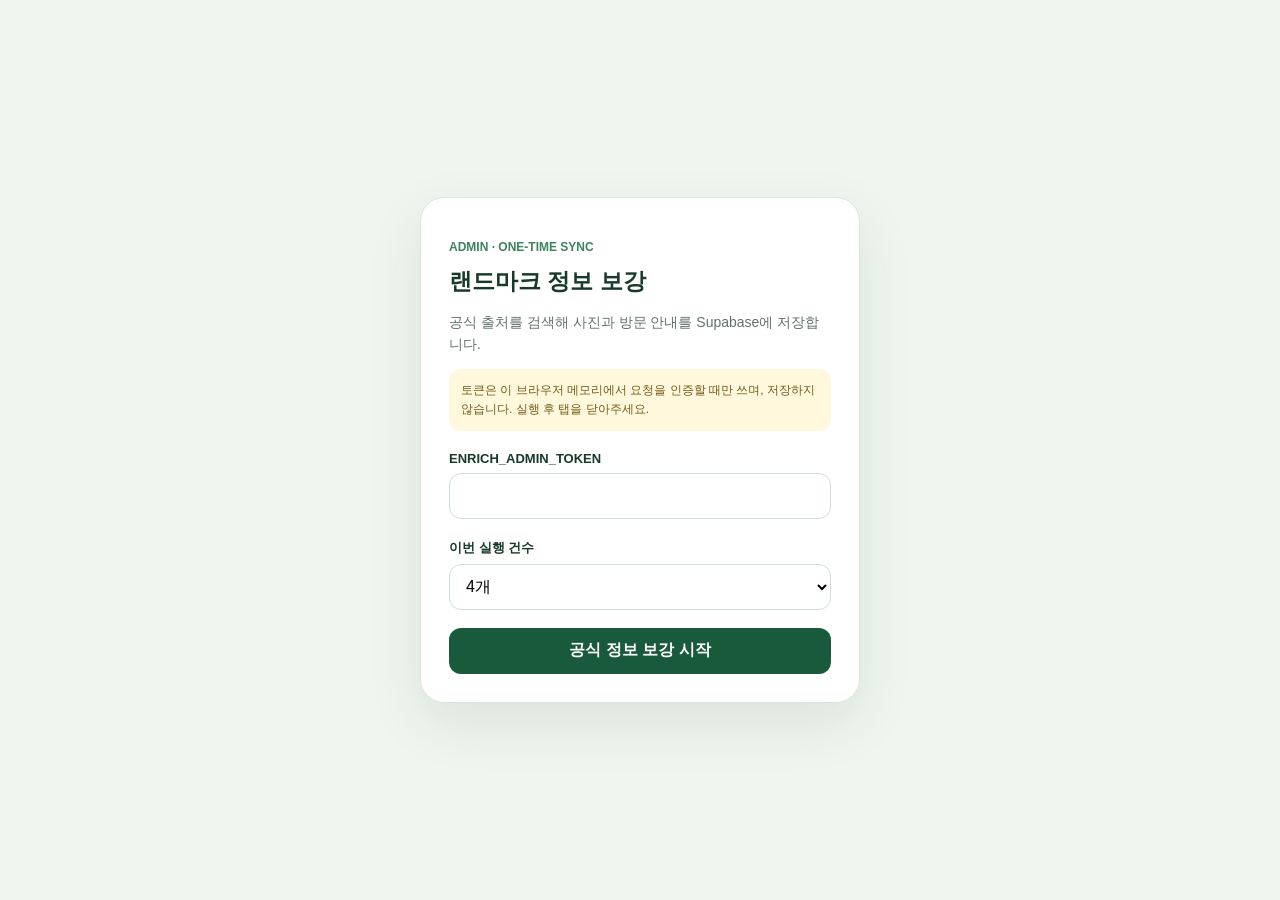
==== prototype/admin-sync.html @ 8b204ada "feat: 랜드마크 보강 관리자 실행 화면 추가" ====
<!doctype html>
<html lang="ko">
  <head>
    <meta charset="UTF-8" />
    <meta name="viewport" content="width=device-width, initial-scale=1.0" />
    <meta name="robots" content="noindex,nofollow" />
    <title>대전갈까? · 랜드마크 데이터 보강</title>
    <style>
      :root{font-family:-apple-system,BlinkMacSystemFont,"Pretendard","Noto Sans KR",sans-serif;color:#173a2a;background:#eff6ef}*{box-sizing:border-box}body{margin:0;min-height:100vh;display:grid;place-items:center;padding:20px}.card{width:min(440px,100%);background:#fff;border:1px solid #d9e8dc;border-radius:24px;padding:28px;box-shadow:0 20px 55px #173a2a18}h1{font-size:23px;margin:0 0 8px}.eyebrow{color:#3d8360;font-size:12px;font-weight:800;margin-bottom:8px}p{color:#62736a;font-size:14px;line-height:1.6}label{display:block;font-size:13px;font-weight:800;margin:20px 0 7px}input,select,button{width:100%;min-height:46px;border-radius:12px;font:inherit}input,select{border:1px solid #cfe0d2;padding:0 12px;background:#fff}button{border:0;background:#195a3d;color:#fff;font-weight:800;margin-top:18px;cursor:pointer}button:disabled{opacity:.6;cursor:wait}.notice{padding:12px;border-radius:12px;background:#fff8dd;color:#735c19;font-size:12px;line-height:1.55}.result{display:none;white-space:pre-wrap;word-break:break-word;margin-top:16px;padding:12px;border-radius:12px;background:#f2f7f3;color:#325443;font:12px/1.55 ui-monospace,SFMono-Regular,Menlo,monospace}.result.show{display:block}.result.error{background:#fff0ee;color:#9e4139}
    </style>
  </head>
  <body>
    <main class="card">
      <p class="eyebrow">ADMIN · ONE-TIME SYNC</p>
      <h1>랜드마크 정보 보강</h1>
      <p>공식 출처를 검색해 사진과 방문 안내를 Supabase에 저장합니다.</p>
      <p class="notice">토큰은 이 브라우저 메모리에서 요청을 인증할 때만 쓰며, 저장하지 않습니다. 실행 후 탭을 닫아주세요.</p>
      <form id="syncForm">
        <label for="token">ENRICH_ADMIN_TOKEN</label>
        <input id="token" type="password" autocomplete="off" required />
        <label for="limit">이번 실행 건수</label>
        <select id="limit"><option value="4">4개</option><option value="2">2개</option><option value="1">1개</option></select>
        <button id="submitButton" type="submit">공식 정보 보강 시작</button>
      </form>
      <pre class="result" id="result" aria-live="polite"></pre>
    </main>
    <script>
      const form=document.querySelector('#syncForm');const token=document.querySelector('#token');const limit=document.querySelector('#limit');const button=document.querySelector('#submitButton');const result=document.querySelector('#result');
      form.addEventListener('submit',async(event)=>{event.preventDefault();button.disabled=true;button.textContent='공식 정보 검색 중…';result.className='result show';result.textContent='요청을 시작했어요. 최대 1분 정도 걸릴 수 있어요.';try{const response=await fetch(`/api/enrich-landmarks?limit=${encodeURIComponent(limit.value)}`,{method:'POST',headers:{Authorization:`Bearer ${token.value}`}});const payload=await response.json();result.textContent=JSON.stringify(payload,null,2);result.className=`result show${response.ok?'':' error'}`;if(response.ok)token.value='';}catch(error){result.textContent=`요청 실패: ${error.message}`;result.className='result show error';}finally{button.disabled=false;button.textContent='공식 정보 보강 시작';}});
    </script>
  </body>
</html>
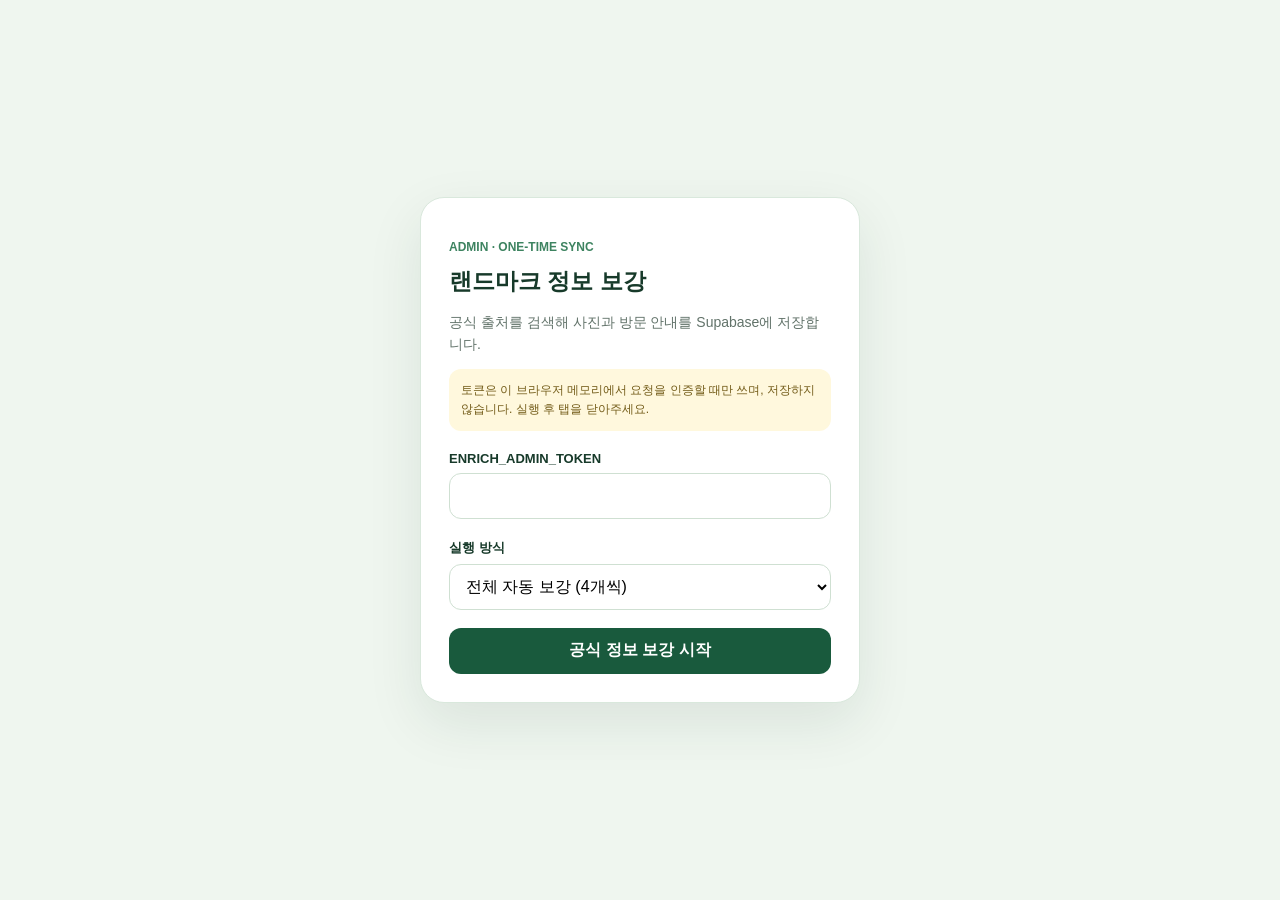
==== commit e0a2881a: "feat: 랜드마크 전체 자동 보강 실행 지원" ====
--- a/prototype/admin-sync.html
+++ b/prototype/admin-sync.html
@@ -18,15 +18,17 @@
       <form id="syncForm">
         <label for="token">ENRICH_ADMIN_TOKEN</label>
         <input id="token" type="password" autocomplete="off" required />
-        <label for="limit">이번 실행 건수</label>
-        <select id="limit"><option value="4">4개</option><option value="2">2개</option><option value="1">1개</option></select>
+        <label for="limit">실행 방식</label>
+        <select id="limit"><option value="auto">전체 자동 보강 (4개씩)</option><option value="4">이번 4개만</option><option value="2">이번 2개만</option><option value="1">이번 1개만</option></select>
         <button id="submitButton" type="submit">공식 정보 보강 시작</button>
       </form>
       <pre class="result" id="result" aria-live="polite"></pre>
     </main>
     <script>
       const form=document.querySelector('#syncForm');const token=document.querySelector('#token');const limit=document.querySelector('#limit');const button=document.querySelector('#submitButton');const result=document.querySelector('#result');
-      form.addEventListener('submit',async(event)=>{event.preventDefault();button.disabled=true;button.textContent='공식 정보 검색 중…';result.className='result show';result.textContent='요청을 시작했어요. 최대 1분 정도 걸릴 수 있어요.';try{const response=await fetch(`/api/enrich-landmarks?limit=${encodeURIComponent(limit.value)}`,{method:'POST',headers:{Authorization:`Bearer ${token.value}`}});const payload=await response.json();result.textContent=JSON.stringify(payload,null,2);result.className=`result show${response.ok?'':' error'}`;if(response.ok)token.value='';}catch(error){result.textContent=`요청 실패: ${error.message}`;result.className='result show error';}finally{button.disabled=false;button.textContent='공식 정보 보강 시작';}});
+      const pause=(ms)=>new Promise((resolve)=>setTimeout(resolve,ms));
+      async function enrichBatch(batchSize,secret){const response=await fetch(`/api/enrich-landmarks?limit=${encodeURIComponent(batchSize)}`,{method:'POST',headers:{Authorization:`Bearer ${secret}`}});const payload=await response.json().catch(()=>({}));if(!response.ok)throw new Error(payload.error||`HTTP ${response.status}`);return payload;}
+      form.addEventListener('submit',async(event)=>{event.preventDefault();const secret=token.value;const automatic=limit.value==='auto';button.disabled=true;limit.disabled=true;button.textContent=automatic?'전체 자동 보강 중…':'공식 정보 검색 중…';result.className='result show';let completed=0;let lastPayload=null;try{do{result.textContent=automatic?`랜드마크 ${completed}개 처리 완료. 다음 4개를 공식 출처로 확인 중이에요…\n탭을 닫지 말아주세요.`:'요청을 시작했어요. 최대 1분 정도 걸릴 수 있어요.';lastPayload=await enrichBatch(automatic?4:limit.value,secret);completed+=lastPayload.updated||0;if(!automatic)break;if((lastPayload.requested||0)===0||(lastPayload.remaining||0)===0)break;if((lastPayload.updated||0)<(lastPayload.requested||0))throw new Error('일부 항목 보강에 실패해 자동 실행을 멈췄어요. 결과를 확인한 뒤 다시 실행해 주세요.');await pause(350);}while(true);result.textContent=automatic?`전체 자동 보강 완료: ${completed}개 저장\n\n${JSON.stringify(lastPayload,null,2)}`:JSON.stringify(lastPayload,null,2);token.value='';}catch(error){result.textContent=`${automatic?`자동 보강 중 ${completed}개 저장\n\n`:''}요청 실패: ${error.message}`;result.className='result show error';}finally{button.disabled=false;limit.disabled=false;button.textContent='공식 정보 보강 시작';}});
     </script>
   </body>
 </html>
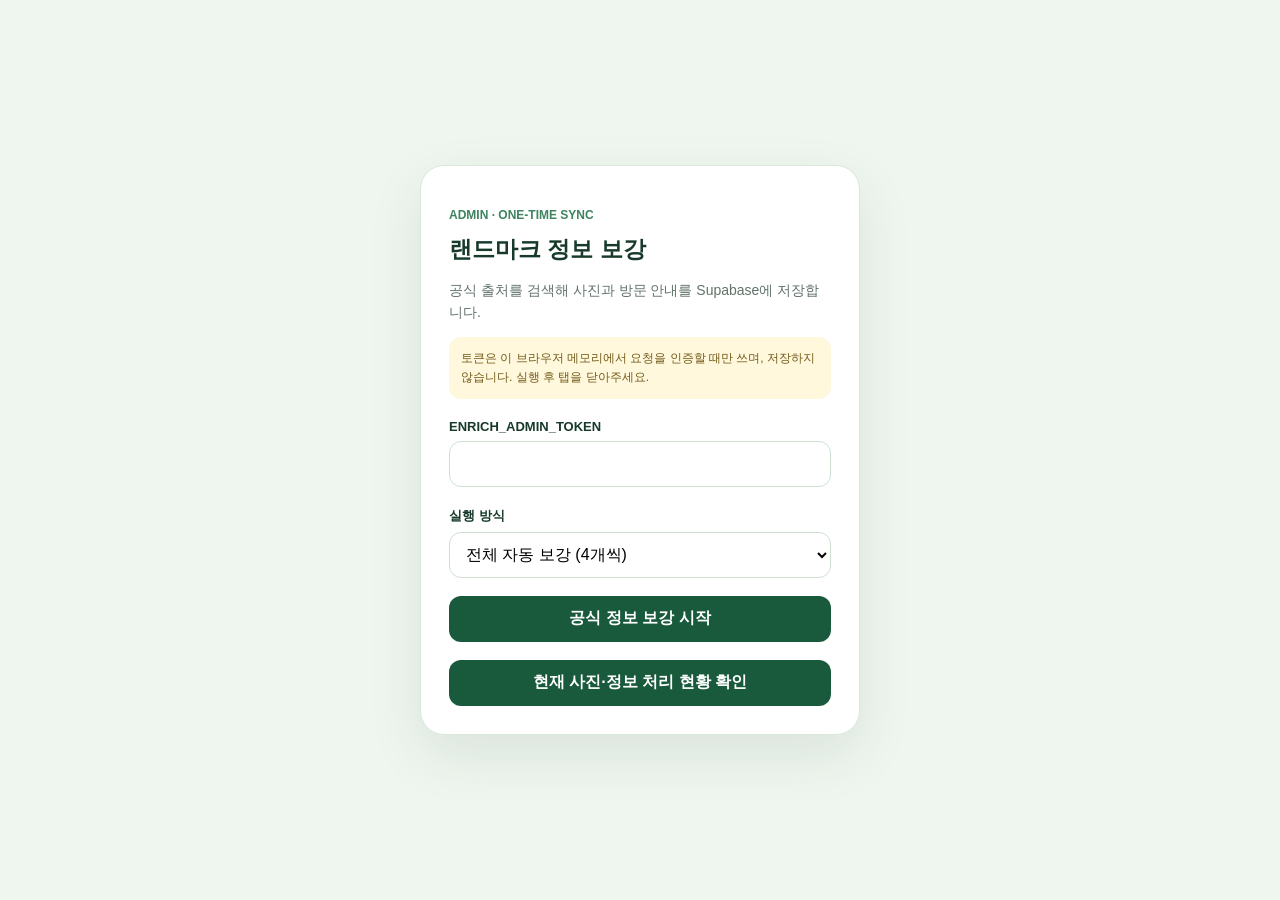
==== commit 0001069a: "feat: 랜드마크 사진 보강 현황 제공" ====
--- a/prototype/admin-sync.html
+++ b/prototype/admin-sync.html
@@ -21,13 +21,15 @@
         <label for="limit">실행 방식</label>
         <select id="limit"><option value="auto">전체 자동 보강 (4개씩)</option><option value="4">이번 4개만</option><option value="2">이번 2개만</option><option value="1">이번 1개만</option></select>
         <button id="submitButton" type="submit">공식 정보 보강 시작</button>
+        <button id="statusButton" type="button">현재 사진·정보 처리 현황 확인</button>
       </form>
       <pre class="result" id="result" aria-live="polite"></pre>
     </main>
     <script>
-      const form=document.querySelector('#syncForm');const token=document.querySelector('#token');const limit=document.querySelector('#limit');const button=document.querySelector('#submitButton');const result=document.querySelector('#result');
+      const form=document.querySelector('#syncForm');const token=document.querySelector('#token');const limit=document.querySelector('#limit');const button=document.querySelector('#submitButton');const statusButton=document.querySelector('#statusButton');const result=document.querySelector('#result');
       const pause=(ms)=>new Promise((resolve)=>setTimeout(resolve,ms));
       async function enrichBatch(batchSize,secret){const response=await fetch(`/api/enrich-landmarks?limit=${encodeURIComponent(batchSize)}`,{method:'POST',headers:{Authorization:`Bearer ${secret}`}});const payload=await response.json().catch(()=>({}));if(!response.ok)throw new Error(payload.error||`HTTP ${response.status}`);return payload;}
+      statusButton.addEventListener('click',async()=>{if(!token.value){result.textContent='먼저 ENRICH_ADMIN_TOKEN을 입력해 주세요.';result.className='result show error';return;}statusButton.disabled=true;result.className='result show';result.textContent='현재 처리 현황을 확인 중이에요…';try{const response=await fetch('/api/enrich-landmarks?status=true',{headers:{Authorization:`Bearer ${token.value}`}});const payload=await response.json().catch(()=>({}));if(!response.ok)throw new Error(payload.error||`HTTP ${response.status}`);result.textContent=`전체 ${payload.total}개 중 정보 보강 ${payload.enriched}개\n공식 사진 확보 ${payload.officialImages}개 · 사진 미확보 ${payload.withoutOfficialImage}개\n남은 보강 대상 ${payload.remaining}개\n\n${JSON.stringify(payload,null,2)}`;}catch(error){result.textContent=`현황 확인 실패: ${error.message}`;result.className='result show error';}finally{statusButton.disabled=false;}});
       form.addEventListener('submit',async(event)=>{event.preventDefault();const secret=token.value;const automatic=limit.value==='auto';button.disabled=true;limit.disabled=true;button.textContent=automatic?'전체 자동 보강 중…':'공식 정보 검색 중…';result.className='result show';let completed=0;let lastPayload=null;try{do{result.textContent=automatic?`랜드마크 ${completed}개 처리 완료. 다음 4개를 공식 출처로 확인 중이에요…\n탭을 닫지 말아주세요.`:'요청을 시작했어요. 최대 1분 정도 걸릴 수 있어요.';lastPayload=await enrichBatch(automatic?4:limit.value,secret);completed+=lastPayload.updated||0;if(!automatic)break;if((lastPayload.requested||0)===0||(lastPayload.remaining||0)===0)break;if((lastPayload.updated||0)<(lastPayload.requested||0))throw new Error('일부 항목 보강에 실패해 자동 실행을 멈췄어요. 결과를 확인한 뒤 다시 실행해 주세요.');await pause(350);}while(true);result.textContent=automatic?`전체 자동 보강 완료: ${completed}개 저장\n\n${JSON.stringify(lastPayload,null,2)}`:JSON.stringify(lastPayload,null,2);token.value='';}catch(error){result.textContent=`${automatic?`자동 보강 중 ${completed}개 저장\n\n`:''}요청 실패: ${error.message}`;result.className='result show error';}finally{button.disabled=false;limit.disabled=false;button.textContent='공식 정보 보강 시작';}});
     </script>
   </body>
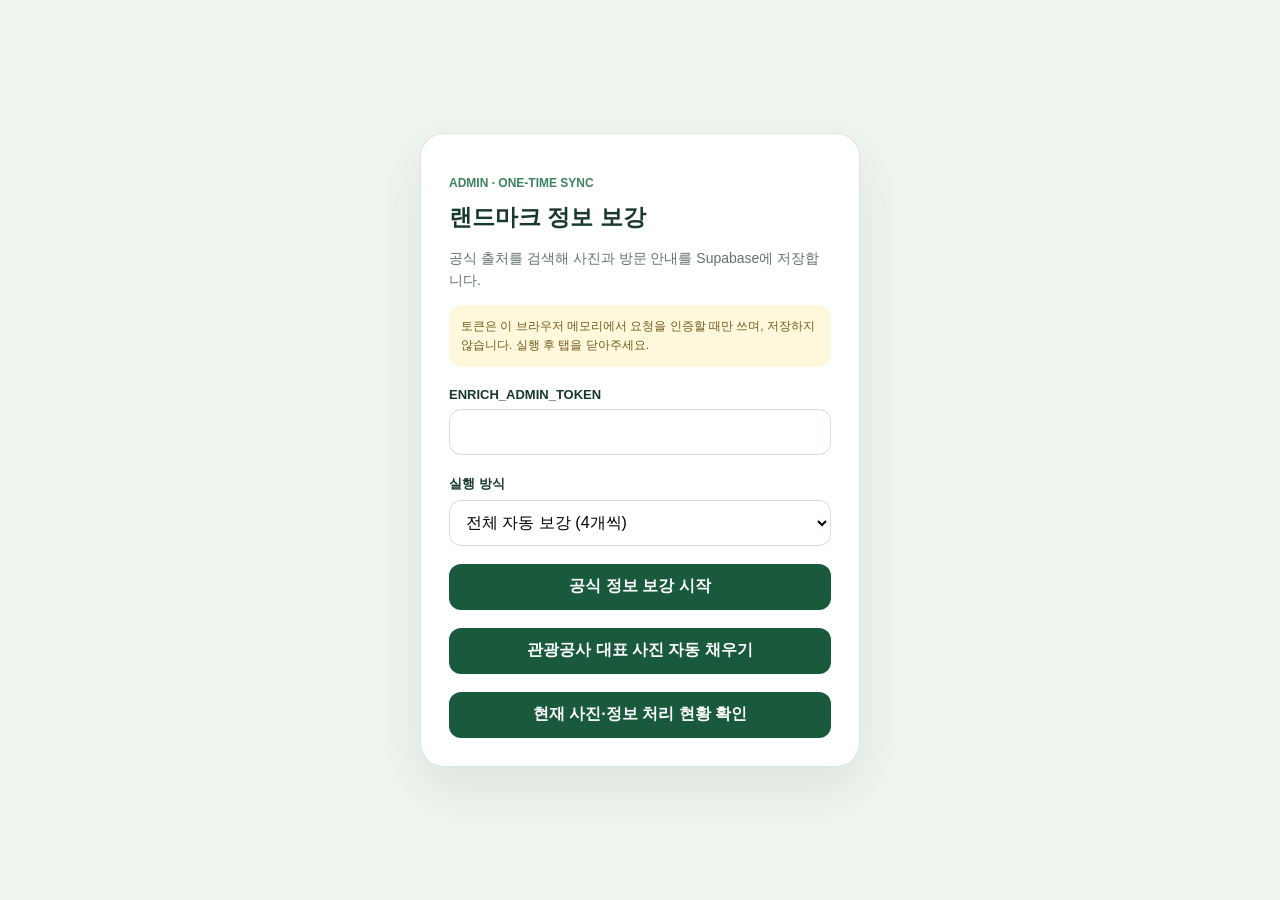
==== commit 328590df: "feat: 관광공사 대표 사진으로 랜드마크 보강" ====
--- a/prototype/admin-sync.html
+++ b/prototype/admin-sync.html
@@ -21,14 +21,17 @@
         <label for="limit">실행 방식</label>
         <select id="limit"><option value="auto">전체 자동 보강 (4개씩)</option><option value="4">이번 4개만</option><option value="2">이번 2개만</option><option value="1">이번 1개만</option></select>
         <button id="submitButton" type="submit">공식 정보 보강 시작</button>
+        <button id="ktoImageButton" type="button">관광공사 대표 사진 자동 채우기</button>
         <button id="statusButton" type="button">현재 사진·정보 처리 현황 확인</button>
       </form>
       <pre class="result" id="result" aria-live="polite"></pre>
     </main>
     <script>
-      const form=document.querySelector('#syncForm');const token=document.querySelector('#token');const limit=document.querySelector('#limit');const button=document.querySelector('#submitButton');const statusButton=document.querySelector('#statusButton');const result=document.querySelector('#result');
+      const form=document.querySelector('#syncForm');const token=document.querySelector('#token');const limit=document.querySelector('#limit');const button=document.querySelector('#submitButton');const ktoImageButton=document.querySelector('#ktoImageButton');const statusButton=document.querySelector('#statusButton');const result=document.querySelector('#result');
       const pause=(ms)=>new Promise((resolve)=>setTimeout(resolve,ms));
       async function enrichBatch(batchSize,secret){const response=await fetch(`/api/enrich-landmarks?limit=${encodeURIComponent(batchSize)}`,{method:'POST',headers:{Authorization:`Bearer ${secret}`}});const payload=await response.json().catch(()=>({}));if(!response.ok)throw new Error(payload.error||`HTTP ${response.status}`);return payload;}
+      async function fillKtoImageBatch(secret){const response=await fetch('/api/fill-landmark-images?limit=4',{method:'POST',headers:{Authorization:`Bearer ${secret}`}});const payload=await response.json().catch(()=>({}));if(!response.ok)throw new Error(payload.error||`HTTP ${response.status}`);return payload;}
+      ktoImageButton.addEventListener('click',async()=>{if(!token.value){result.textContent='먼저 ENRICH_ADMIN_TOKEN을 입력해 주세요.';result.className='result show error';return;}const secret=token.value;let completed=0;let images=0;let lastPayload=null;ktoImageButton.disabled=true;button.disabled=true;limit.disabled=true;result.className='result show';try{do{result.textContent=`한국관광공사 관광지 대표 사진을 대조 중이에요…\n${completed}개 확인 · ${images}개 사진 확보\n탭을 닫지 말아주세요.`;lastPayload=await fillKtoImageBatch(secret);completed+=lastPayload.updated||0;images+=lastPayload.imagesFound||0;if((lastPayload.requested||0)===0||(lastPayload.remaining||0)===0)break;if((lastPayload.updated||0)<(lastPayload.requested||0))throw new Error('일부 항목 처리에 실패해 자동 실행을 멈췄어요.');await pause(350);}while(true);result.textContent=`관광공사 대표 사진 대조 완료\n${completed}개 확인 · ${images}개 공식 사진 저장\n\n${JSON.stringify(lastPayload,null,2)}`;}catch(error){result.textContent=`사진 자동 보강 중 ${completed}개 확인 · ${images}개 사진 저장\n\n요청 실패: ${error.message}`;result.className='result show error';}finally{ktoImageButton.disabled=false;button.disabled=false;limit.disabled=false;}});
       statusButton.addEventListener('click',async()=>{if(!token.value){result.textContent='먼저 ENRICH_ADMIN_TOKEN을 입력해 주세요.';result.className='result show error';return;}statusButton.disabled=true;result.className='result show';result.textContent='현재 처리 현황을 확인 중이에요…';try{const response=await fetch('/api/enrich-landmarks?status=true',{headers:{Authorization:`Bearer ${token.value}`}});const payload=await response.json().catch(()=>({}));if(!response.ok)throw new Error(payload.error||`HTTP ${response.status}`);result.textContent=`전체 ${payload.total}개 중 정보 보강 ${payload.enriched}개\n공식 사진 확보 ${payload.officialImages}개 · 사진 미확보 ${payload.withoutOfficialImage}개\n남은 보강 대상 ${payload.remaining}개\n\n${JSON.stringify(payload,null,2)}`;}catch(error){result.textContent=`현황 확인 실패: ${error.message}`;result.className='result show error';}finally{statusButton.disabled=false;}});
       form.addEventListener('submit',async(event)=>{event.preventDefault();const secret=token.value;const automatic=limit.value==='auto';button.disabled=true;limit.disabled=true;button.textContent=automatic?'전체 자동 보강 중…':'공식 정보 검색 중…';result.className='result show';let completed=0;let lastPayload=null;try{do{result.textContent=automatic?`랜드마크 ${completed}개 처리 완료. 다음 4개를 공식 출처로 확인 중이에요…\n탭을 닫지 말아주세요.`:'요청을 시작했어요. 최대 1분 정도 걸릴 수 있어요.';lastPayload=await enrichBatch(automatic?4:limit.value,secret);completed+=lastPayload.updated||0;if(!automatic)break;if((lastPayload.requested||0)===0||(lastPayload.remaining||0)===0)break;if((lastPayload.updated||0)<(lastPayload.requested||0))throw new Error('일부 항목 보강에 실패해 자동 실행을 멈췄어요. 결과를 확인한 뒤 다시 실행해 주세요.');await pause(350);}while(true);result.textContent=automatic?`전체 자동 보강 완료: ${completed}개 저장\n\n${JSON.stringify(lastPayload,null,2)}`:JSON.stringify(lastPayload,null,2);token.value='';}catch(error){result.textContent=`${automatic?`자동 보강 중 ${completed}개 저장\n\n`:''}요청 실패: ${error.message}`;result.className='result show error';}finally{button.disabled=false;limit.disabled=false;button.textContent='공식 정보 보강 시작';}});
     </script>
